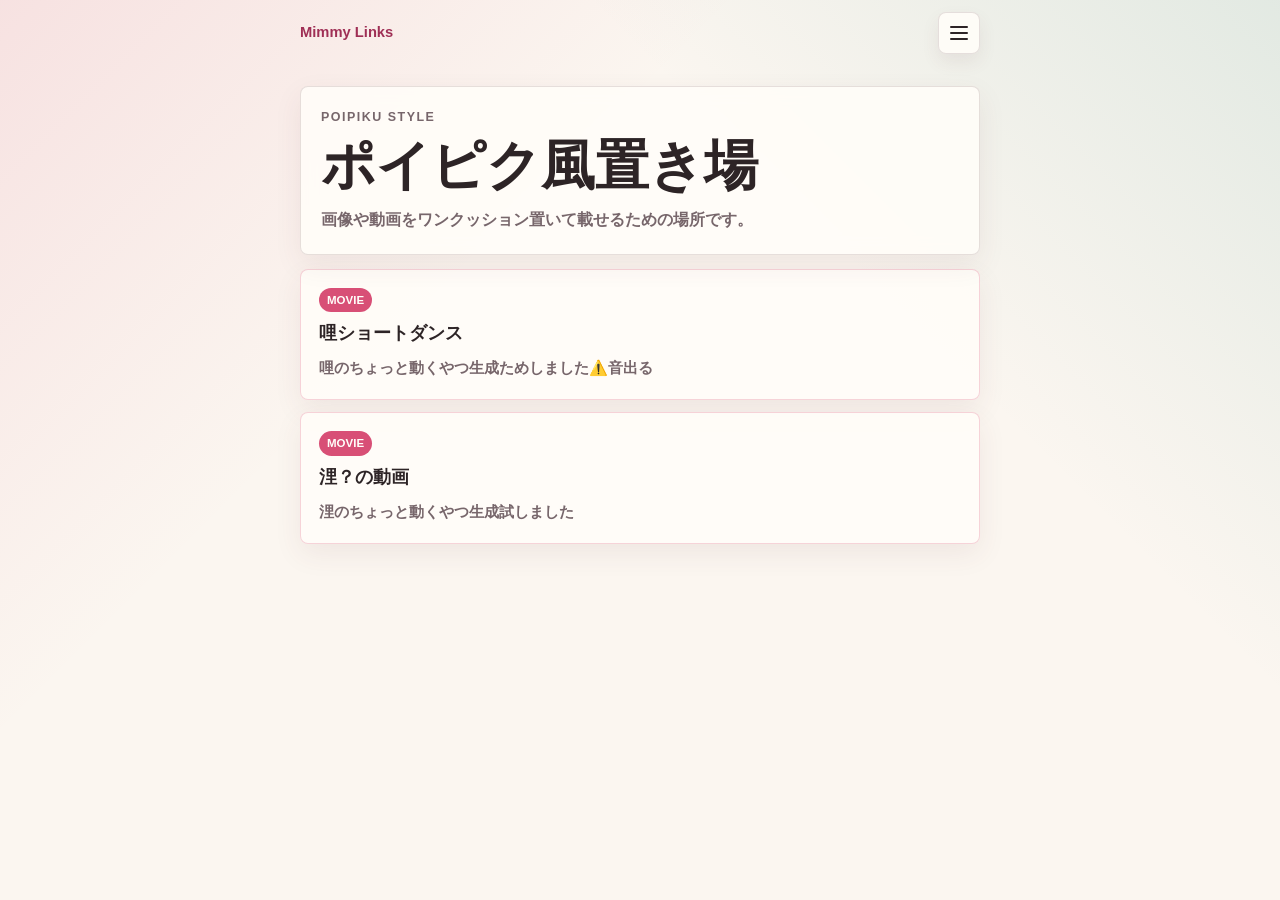
==== poipiku/index.html @ 05a2c36f "キャッシュ対策" ====
<!doctype html>
<html lang="ja">
<head>
  <meta charset="utf-8">
  <meta name="viewport" content="width=device-width, initial-scale=1, viewport-fit=cover">
  <title>ポイピク風置き場 | Mimmy Links</title>
  <meta name="description" content="Mimmyの画像・動画ワンクッション置き場です。">
  <meta property="og:title" content="ポイピク風置き場 | Mimmy Links">
  <meta property="og:description" content="Mimmyの画像・動画ワンクッション置き場です。">
  <meta property="og:type" content="website">
  <meta name="theme-color" content="#f8e8ee">
  <link rel="stylesheet" href="../styles.css?v=20260504-1800">
</head>
<body>
  <header class="site-header">
    <a class="site-header-title" href="../index.html">Mimmy Links</a>
    <details class="hamburger-menu">
      <summary aria-label="メニューを開く">
        <span></span>
        <span></span>
        <span></span>
      </summary>
      <nav class="menu-panel" aria-label="ページメニュー">
        <a href="index.html">置き場トップ</a>
        <a href="../mairu.html">哩ショートダンス</a>
        <a href="../kairi.html">浬？の動画</a>
        <a href="../index.html">リンク集トップ</a>
      </nav>
    </details>
  </header>

  <main class="page-shell archive-page">
    <section class="block archive-hero" aria-labelledby="archive-title">
      <p class="eyebrow video-eyebrow">Poipiku style</p>
      <h1 id="archive-title">ポイピク風置き場</h1>
      <p>画像や動画をワンクッション置いて載せるための場所です。</p>
    </section>

    <section class="archive-list" aria-label="投稿一覧">
      <a class="archive-card" href="../mairu.html">
        <span class="archive-type">MOVIE</span>
        <span class="archive-title">哩ショートダンス</span>
        <span class="archive-text">哩のちょっと動くやつ生成ためしました⚠️音出る</span>
      </a>
      <a class="archive-card" href="../kairi.html">
        <span class="archive-type">MOVIE</span>
        <span class="archive-title">浬？の動画</span>
        <span class="archive-text">浬のちょっと動くやつ生成試しました</span>
      </a>
    </section>
  </main>
</body>
</html>
---- styles.css ----
:root {
  --bg: #fbf6f0;
  --paper: #fffdf9;
  --paper-soft: #fff8f2;
  --text: #2d2426;
  --muted: #77666b;
  --line: rgba(80, 48, 52, 0.14);
  --accent: #d84f76;
  --accent-deep: #9f2f55;
  --mint: #4d9d91;
  --blue: #536fa9;
  --shadow: 0 18px 42px rgba(96, 54, 60, 0.12);
}

* {
  box-sizing: border-box;
}

html,
body {
  margin: 0;
  min-height: 100%;
}

body {
  color: var(--text);
  font-family: "Hiragino Sans", "Yu Gothic", "YuGothic", sans-serif;
  line-height: 1.75;
  background:
    linear-gradient(135deg, rgba(216, 79, 118, 0.12), transparent 34%),
    linear-gradient(225deg, rgba(77, 157, 145, 0.14), transparent 32%),
    var(--bg);
  -webkit-text-size-adjust: 100%;
  text-size-adjust: 100%;
}

a {
  color: inherit;
}

.site-header {
  position: relative;
  z-index: 10;
  display: flex;
  align-items: center;
  justify-content: space-between;
  width: min(680px, calc(100% - 28px));
  margin: 0 auto;
  padding: max(12px, env(safe-area-inset-top)) 0 0;
}

.site-header-title {
  color: var(--accent-deep);
  font-size: 0.92rem;
  font-weight: 800;
  text-decoration: none;
}

.hamburger-menu {
  position: relative;
}

.hamburger-menu summary {
  display: flex;
  flex-direction: column;
  align-items: center;
  justify-content: center;
  gap: 4px;
  width: 42px;
  height: 42px;
  border: 1px solid var(--line);
  border-radius: 8px;
  background: rgba(255, 253, 249, 0.9);
  box-shadow: 0 8px 18px rgba(96, 54, 60, 0.08);
  cursor: pointer;
  list-style: none;
}

.hamburger-menu summary::-webkit-details-marker {
  display: none;
}

.hamburger-menu summary span {
  display: block;
  width: 18px;
  height: 2px;
  border-radius: 99px;
  background: var(--text);
}

.menu-panel {
  position: absolute;
  top: calc(100% + 8px);
  right: 0;
  display: grid;
  gap: 4px;
  width: min(240px, calc(100vw - 28px));
  padding: 8px;
  border: 1px solid var(--line);
  border-radius: 8px;
  background: rgba(255, 253, 249, 0.98);
  box-shadow: var(--shadow);
}

.menu-panel a {
  padding: 10px 12px;
  border-radius: 8px;
  color: var(--text);
  font-size: 0.92rem;
  font-weight: 800;
  text-decoration: none;
}

.menu-panel a:hover,
.menu-panel a:focus-visible {
  background: var(--paper-soft);
  outline: none;
}

.page-shell {
  width: min(680px, calc(100% - 28px));
  margin: 0 auto;
  padding: max(28px, env(safe-area-inset-top)) 0 max(44px, env(safe-area-inset-bottom));
}

.profile {
  position: relative;
  overflow: hidden;
  min-height: 250px;
  margin-bottom: 16px;
  padding: 30px 190px 30px 24px;
  color: #fffdf9;
  border-radius: 8px;
  background:
    linear-gradient(145deg, rgba(45, 36, 38, 0.24), rgba(45, 36, 38, 0.08)),
    linear-gradient(135deg, #d84f76 0%, #7f5fb9 52%, #4d9d91 100%);
  box-shadow: var(--shadow);
}

.profile::after {
  content: "";
  position: absolute;
  right: -26px;
  bottom: -44px;
  width: 190px;
  height: 190px;
  border: 1px solid rgba(255, 253, 249, 0.4);
  transform: rotate(12deg);
}

.profile-mark {
  display: block;
  position: absolute;
  top: 48px;
  right: 56px;
  z-index: 1;
  width: 128px;
  height: 128px;
  border: 2px solid rgba(255, 253, 249, 0.72);
  border-radius: 50%;
  background: rgba(255, 253, 249, 0.18);
  box-shadow: 0 8px 18px rgba(45, 36, 38, 0.18);
  object-fit: cover;
}

.eyebrow {
  margin: 0 0 6px;
  font-size: 0.78rem;
  font-weight: 800;
  letter-spacing: 0.12em;
  text-transform: uppercase;
}

h1,
h2,
h3,
p {
  margin-top: 0;
}

h1 {
  margin-bottom: 12px;
  font-size: clamp(2.6rem, 13vw, 4.6rem);
  line-height: 0.96;
  letter-spacing: 0;
}

h1 span {
  font-size: 0.42em;
  font-weight: 700;
}

.lead {
  position: relative;
  max-width: 420px;
  margin-bottom: 0;
  color: rgba(255, 253, 249, 0.9);
  font-weight: 700;
}

.block {
  margin-top: 14px;
  padding: 20px;
  border: 1px solid var(--line);
  border-radius: 8px;
  background: rgba(255, 253, 249, 0.88);
  box-shadow: 0 10px 28px rgba(96, 54, 60, 0.08);
  backdrop-filter: blur(8px);
}

.block h2 {
  display: flex;
  align-items: center;
  gap: 10px;
  margin-bottom: 14px;
  font-size: 1.1rem;
  line-height: 1.35;
}

.block h2::before {
  content: "";
  width: 10px;
  height: 24px;
  border-radius: 99px;
  background: var(--accent);
}

.block:nth-of-type(3) h2::before {
  background: var(--mint);
}

.block:nth-of-type(4) h2::before {
  background: var(--blue);
}

.block p {
  margin-bottom: 8px;
  color: var(--muted);
  font-weight: 600;
}

.block p:last-child {
  margin-bottom: 0;
}

.block h3 {
  margin: 18px 0 8px;
  color: var(--text);
  font-size: 0.98rem;
  line-height: 1.4;
}

.skill-list {
  display: grid;
  gap: 6px;
  margin: 0;
  padding: 12px 14px 12px 32px;
  border: 1px solid rgba(216, 79, 118, 0.18);
  border-radius: 8px;
  background: var(--paper-soft);
  color: var(--muted);
  font-weight: 600;
}

.link-list {
  display: grid;
  gap: 10px;
}

.link-card,
.primary-link {
  display: block;
  text-decoration: none;
  border-radius: 8px;
  transition: transform 150ms ease, border-color 150ms ease, box-shadow 150ms ease;
}

.link-card {
  padding: 15px 16px;
  border: 1px solid rgba(216, 79, 118, 0.24);
  background: var(--paper-soft);
}

.link-card:hover,
.link-card:focus-visible,
.primary-link:hover,
.primary-link:focus-visible {
  transform: translateY(-2px);
  box-shadow: 0 12px 24px rgba(96, 54, 60, 0.12);
  outline: none;
}

.link-label,
.link-text,
.link-url {
  display: block;
}

.link-label {
  font-weight: 800;
  color: var(--accent-deep);
}

.link-text {
  margin-top: 2px;
  color: var(--text);
  font-size: 0.95rem;
}

.link-url {
  margin-top: 6px;
  overflow-wrap: anywhere;
  color: var(--muted);
  font-size: 0.86rem;
}

.primary-link {
  margin-top: 14px;
  padding: 14px 18px;
  color: #fffdf9;
  text-align: center;
  font-weight: 800;
  background: var(--text);
}

.video-page {
  display: grid;
  min-height: calc(100vh - 64px);
  align-items: center;
}

.video-gate {
  padding: 24px;
}

.video-gate h1 {
  margin-bottom: 10px;
  color: var(--text);
  font-size: clamp(2rem, 10vw, 3.4rem);
  line-height: 1.08;
}

.video-eyebrow {
  color: var(--accent-deep);
}

.video-show-button {
  width: 100%;
  border: 0;
  font: inherit;
  cursor: pointer;
}

.video-show-button[hidden],
.video-frame[hidden] {
  display: none;
}

.video-frame {
  margin-top: 16px;
  overflow: hidden;
  border: 1px solid rgba(80, 48, 52, 0.16);
  border-radius: 8px;
  background: #111;
  box-shadow: 0 14px 30px rgba(96, 54, 60, 0.16);
}

.video-frame video {
  display: block;
  width: 100%;
  max-height: 78vh;
  background: #111;
}

.archive-page {
  padding-top: 18px;
}

.archive-hero h1 {
  margin-bottom: 10px;
  color: var(--text);
  font-size: clamp(2rem, 10vw, 3.4rem);
  line-height: 1.08;
}

.archive-list {
  display: grid;
  gap: 12px;
  margin-top: 14px;
}

.archive-card {
  display: grid;
  gap: 6px;
  padding: 18px;
  border: 1px solid rgba(216, 79, 118, 0.24);
  border-radius: 8px;
  color: inherit;
  text-decoration: none;
  background: rgba(255, 253, 249, 0.88);
  box-shadow: 0 10px 28px rgba(96, 54, 60, 0.08);
  transition: transform 150ms ease, box-shadow 150ms ease;
}

.archive-card:hover,
.archive-card:focus-visible {
  transform: translateY(-2px);
  box-shadow: 0 14px 26px rgba(96, 54, 60, 0.14);
  outline: none;
}

.archive-type {
  width: fit-content;
  padding: 2px 8px;
  border-radius: 999px;
  color: #fffdf9;
  font-size: 0.72rem;
  font-weight: 800;
  background: var(--accent);
}

.archive-title {
  color: var(--text);
  font-size: 1.12rem;
  font-weight: 800;
}

.archive-text {
  color: var(--muted);
  font-size: 0.94rem;
  font-weight: 600;
}

.zeta-card-preview {
  display: grid;
  grid-template-columns: repeat(2, minmax(0, 1fr));
  gap: 10px;
  margin: 0 0 14px;
}

.zeta-card-preview img {
  display: block;
  width: 100%;
  height: auto;
}

.zeta-card-thumb {
  display: block;
  width: 100%;
  padding: 0;
  border: 1px solid rgba(80, 48, 52, 0.16);
  border-radius: 8px;
  background: var(--paper);
  box-shadow: 0 8px 18px rgba(96, 54, 60, 0.1);
  cursor: zoom-in;
  overflow: hidden;
  transition: transform 150ms ease, box-shadow 150ms ease;
}

.zeta-card-thumb:hover,
.zeta-card-thumb:focus-visible {
  transform: translateY(-2px);
  box-shadow: 0 14px 26px rgba(96, 54, 60, 0.14);
  outline: none;
}

.image-modal[hidden] {
  display: none;
}

.image-modal {
  position: fixed;
  inset: 0;
  z-index: 20;
  display: grid;
  place-items: center;
  padding: 18px;
}

.image-modal-backdrop {
  position: absolute;
  inset: 0;
  border: 0;
  background: rgba(31, 24, 27, 0.74);
  cursor: zoom-out;
}

.image-modal-content {
  position: relative;
  z-index: 1;
  display: grid;
  gap: 10px;
  width: min(94vw, 520px);
  max-height: 92vh;
}

.image-modal-close {
  justify-self: end;
  padding: 9px 14px;
  border: 1px solid rgba(255, 253, 249, 0.3);
  border-radius: 8px;
  color: #fffdf9;
  background: rgba(255, 253, 249, 0.16);
  font: inherit;
  font-weight: 800;
}

.image-modal-content img {
  display: block;
  width: 100%;
  max-height: calc(92vh - 54px);
  border-radius: 8px;
  object-fit: contain;
  background: var(--paper);
  box-shadow: 0 24px 54px rgba(0, 0, 0, 0.28);
}

body.modal-open {
  overflow: hidden;
}

@media (max-width: 480px) {
  .page-shell {
    width: min(100% - 20px, 680px);
    padding-top: max(14px, env(safe-area-inset-top));
  }

  .profile {
    min-height: 220px;
    padding: 24px 116px 24px 20px;
  }

  .profile-mark {
    top: 24px;
    right: 20px;
    width: 86px;
    height: 86px;
  }

  .block {
    padding: 18px 16px;
  }
}
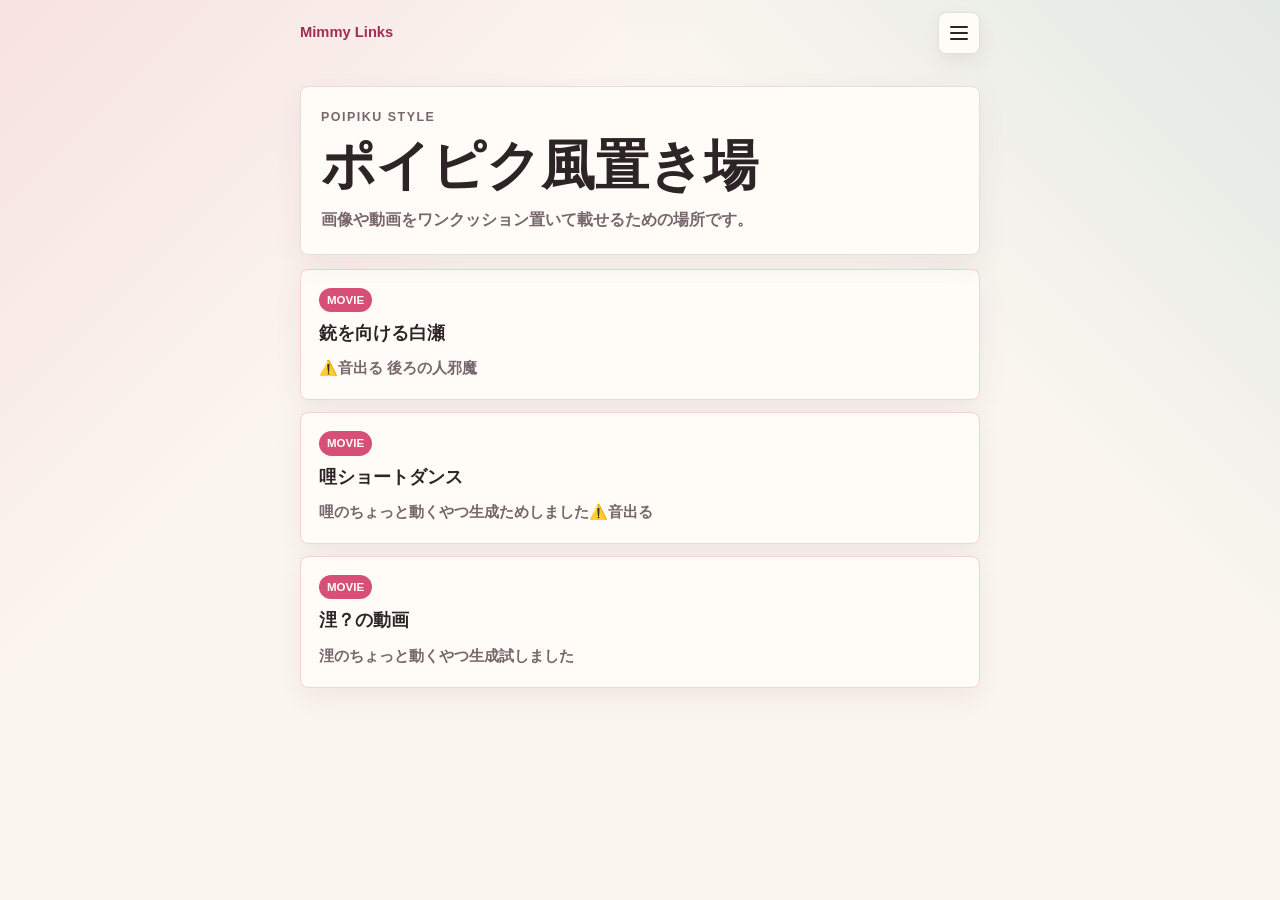
==== commit fc76ffa8: "白瀬のページ追加" ====
--- a/poipiku/index.html
+++ b/poipiku/index.html
@@ -22,6 +22,7 @@
       </summary>
       <nav class="menu-panel" aria-label="ページメニュー">
         <a href="index.html">置き場トップ</a>
+        <a href="../shirose.html">銃を向ける白瀬</a>
         <a href="../mairu.html">哩ショートダンス</a>
         <a href="../kairi.html">浬？の動画</a>
         <a href="../index.html">リンク集トップ</a>
@@ -37,6 +38,11 @@
     </section>
 
     <section class="archive-list" aria-label="投稿一覧">
+      <a class="archive-card" href="../shirose.html">
+        <span class="archive-type">MOVIE</span>
+        <span class="archive-title">銃を向ける白瀬</span>
+        <span class="archive-text">⚠️音出る 後ろの人邪魔</span>
+      </a>
       <a class="archive-card" href="../mairu.html">
         <span class="archive-type">MOVIE</span>
         <span class="archive-title">哩ショートダンス</span>
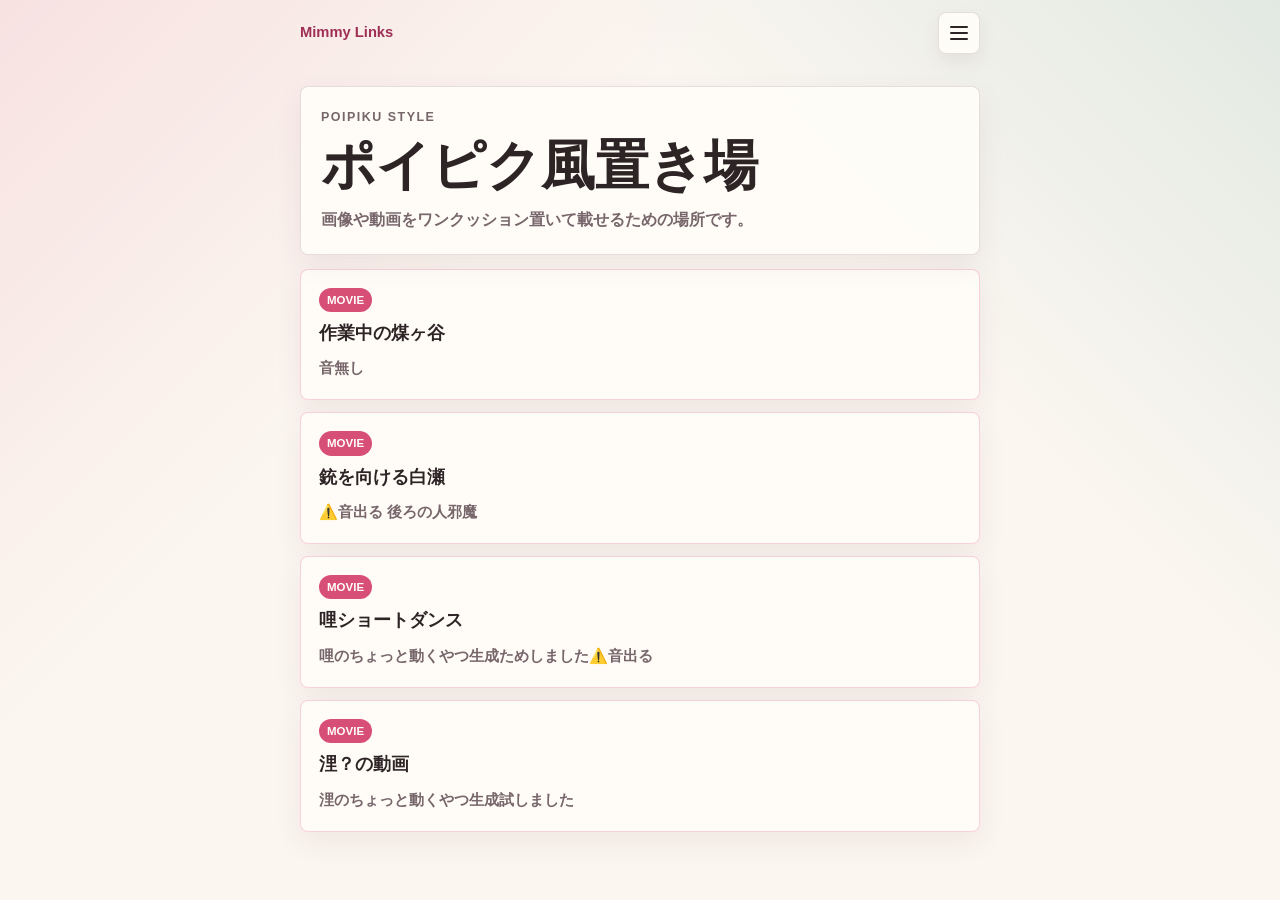
==== commit 2367cea3: "煤ヶ谷さん動画追加" ====
--- a/poipiku/index.html
+++ b/poipiku/index.html
@@ -9,7 +9,7 @@
   <meta property="og:description" content="Mimmyの画像・動画ワンクッション置き場です。">
   <meta property="og:type" content="website">
   <meta name="theme-color" content="#f8e8ee">
-  <link rel="stylesheet" href="../styles.css?v=20260504-1800">
+  <link rel="stylesheet" href="../styles.css?v=20260505-0115">
 </head>
 <body>
   <header class="site-header">
@@ -22,6 +22,7 @@
       </summary>
       <nav class="menu-panel" aria-label="ページメニュー">
         <a href="index.html">置き場トップ</a>
+        <a href="../susugaya.html">作業中の煤ヶ谷</a>
         <a href="../shirose.html">銃を向ける白瀬</a>
         <a href="../mairu.html">哩ショートダンス</a>
         <a href="../kairi.html">浬？の動画</a>
@@ -38,6 +39,11 @@
     </section>
 
     <section class="archive-list" aria-label="投稿一覧">
+      <a class="archive-card" href="../susugaya.html">
+        <span class="archive-type">MOVIE</span>
+        <span class="archive-title">作業中の煤ヶ谷</span>
+        <span class="archive-text">音無し</span>
+      </a>
       <a class="archive-card" href="../shirose.html">
         <span class="archive-type">MOVIE</span>
         <span class="archive-title">銃を向ける白瀬</span>
--- a/styles.css
+++ b/styles.css
@@ -365,6 +365,10 @@
   box-shadow: 0 14px 30px rgba(96, 54, 60, 0.16);
 }
 
+.video-frame.is-playing {
+  box-shadow: none;
+}
+
 .video-frame video {
   display: block;
   width: 100%;
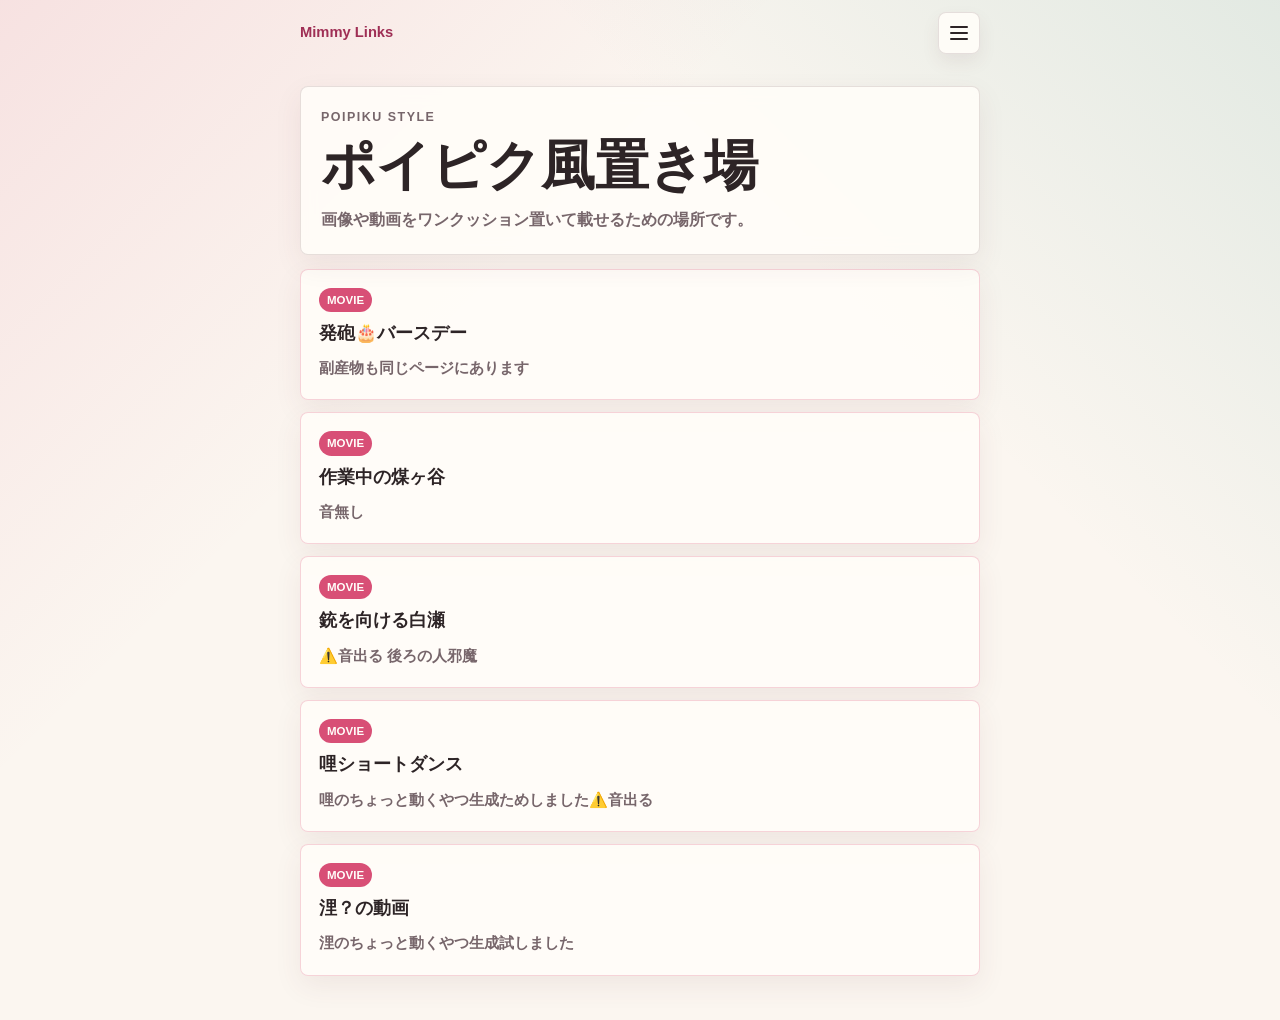
==== commit 0c0753fa: "動画追加" ====
--- a/poipiku/index.html
+++ b/poipiku/index.html
@@ -22,6 +22,7 @@
       </summary>
       <nav class="menu-panel" aria-label="ページメニュー">
         <a href="index.html">置き場トップ</a>
+        <a href="../arata.html">発砲🎂バースデー</a>
         <a href="../susugaya.html">作業中の煤ヶ谷</a>
         <a href="../shirose.html">銃を向ける白瀬</a>
         <a href="../mairu.html">哩ショートダンス</a>
@@ -39,6 +40,11 @@
     </section>
 
     <section class="archive-list" aria-label="投稿一覧">
+      <a class="archive-card" href="../arata.html">
+        <span class="archive-type">MOVIE</span>
+        <span class="archive-title">発砲🎂バースデー</span>
+        <span class="archive-text">副産物も同じページにあります</span>
+      </a>
       <a class="archive-card" href="../susugaya.html">
         <span class="archive-type">MOVIE</span>
         <span class="archive-title">作業中の煤ヶ谷</span>
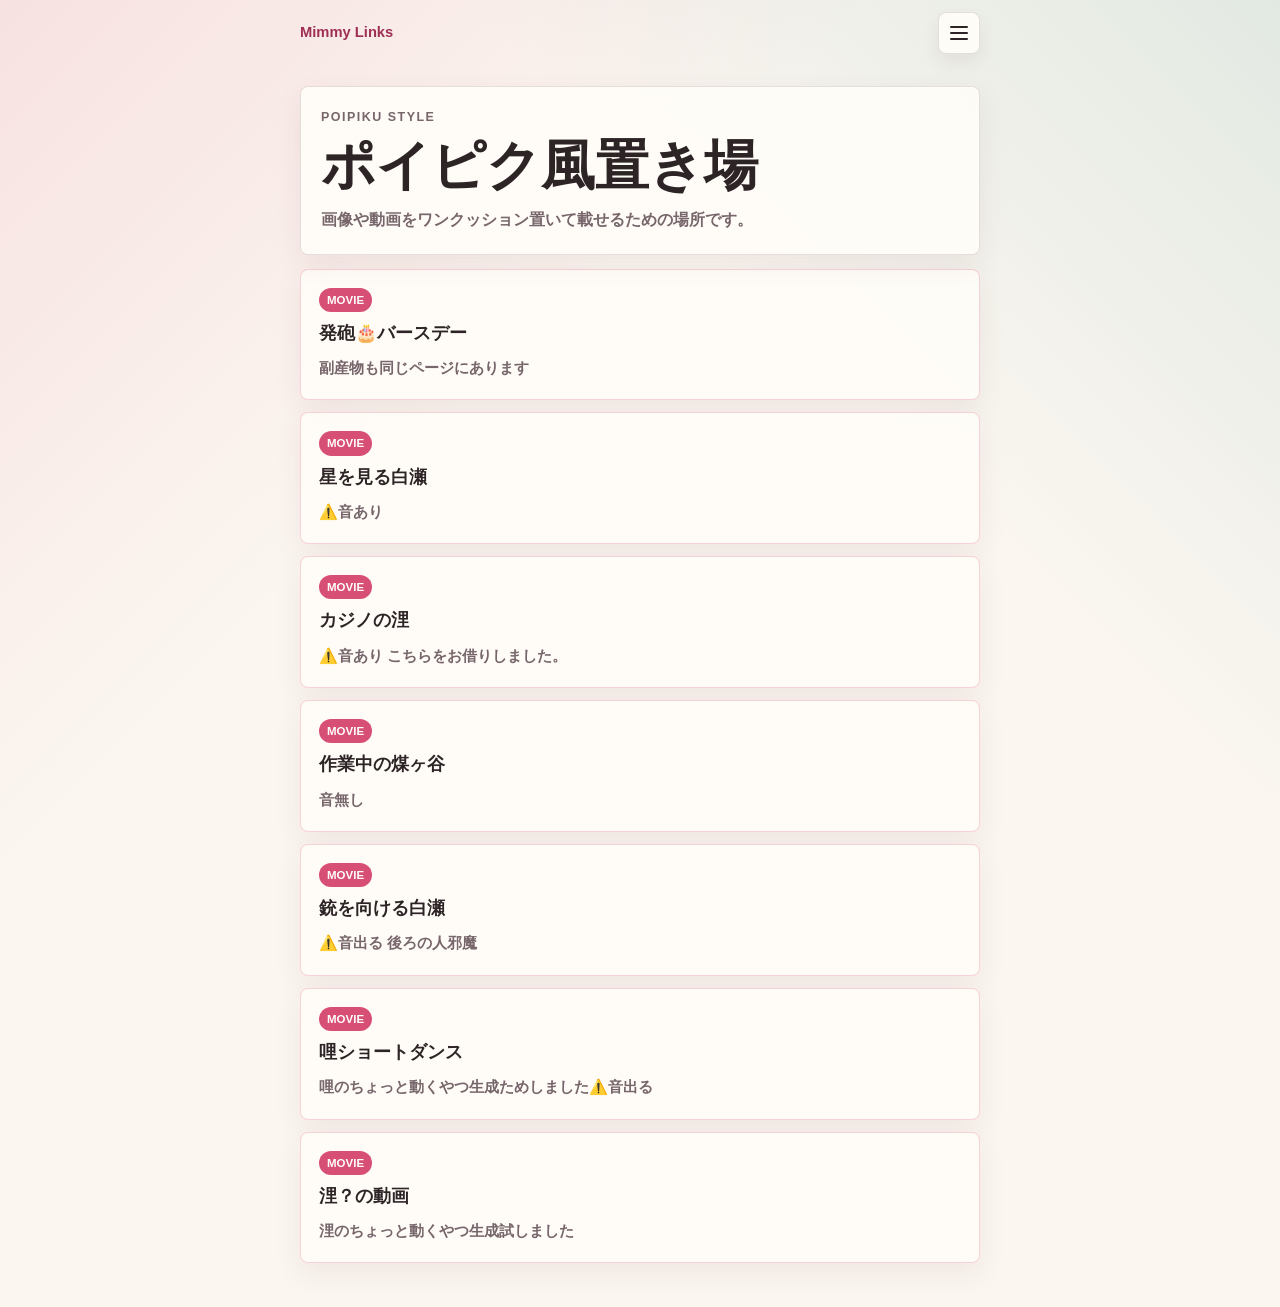
==== commit 3e3e82d7: "白瀬と浬追加" ====
--- a/poipiku/index.html
+++ b/poipiku/index.html
@@ -23,6 +23,8 @@
       <nav class="menu-panel" aria-label="ページメニュー">
         <a href="index.html">置き場トップ</a>
         <a href="../arata.html">発砲🎂バースデー</a>
+        <a href="../shirose-star.html">星を見る白瀬</a>
+        <a href="../kairi-casino.html">カジノの浬</a>
         <a href="../susugaya.html">作業中の煤ヶ谷</a>
         <a href="../shirose.html">銃を向ける白瀬</a>
         <a href="../mairu.html">哩ショートダンス</a>
@@ -44,6 +46,16 @@
         <span class="archive-type">MOVIE</span>
         <span class="archive-title">発砲🎂バースデー</span>
         <span class="archive-text">副産物も同じページにあります</span>
+      </a>
+      <a class="archive-card" href="../shirose-star.html">
+        <span class="archive-type">MOVIE</span>
+        <span class="archive-title">星を見る白瀬</span>
+        <span class="archive-text">⚠️音あり</span>
+      </a>
+      <a class="archive-card" href="../kairi-casino.html">
+        <span class="archive-type">MOVIE</span>
+        <span class="archive-title">カジノの浬</span>
+        <span class="archive-text">⚠️音あり こちらをお借りしました。</span>
       </a>
       <a class="archive-card" href="../susugaya.html">
         <span class="archive-type">MOVIE</span>
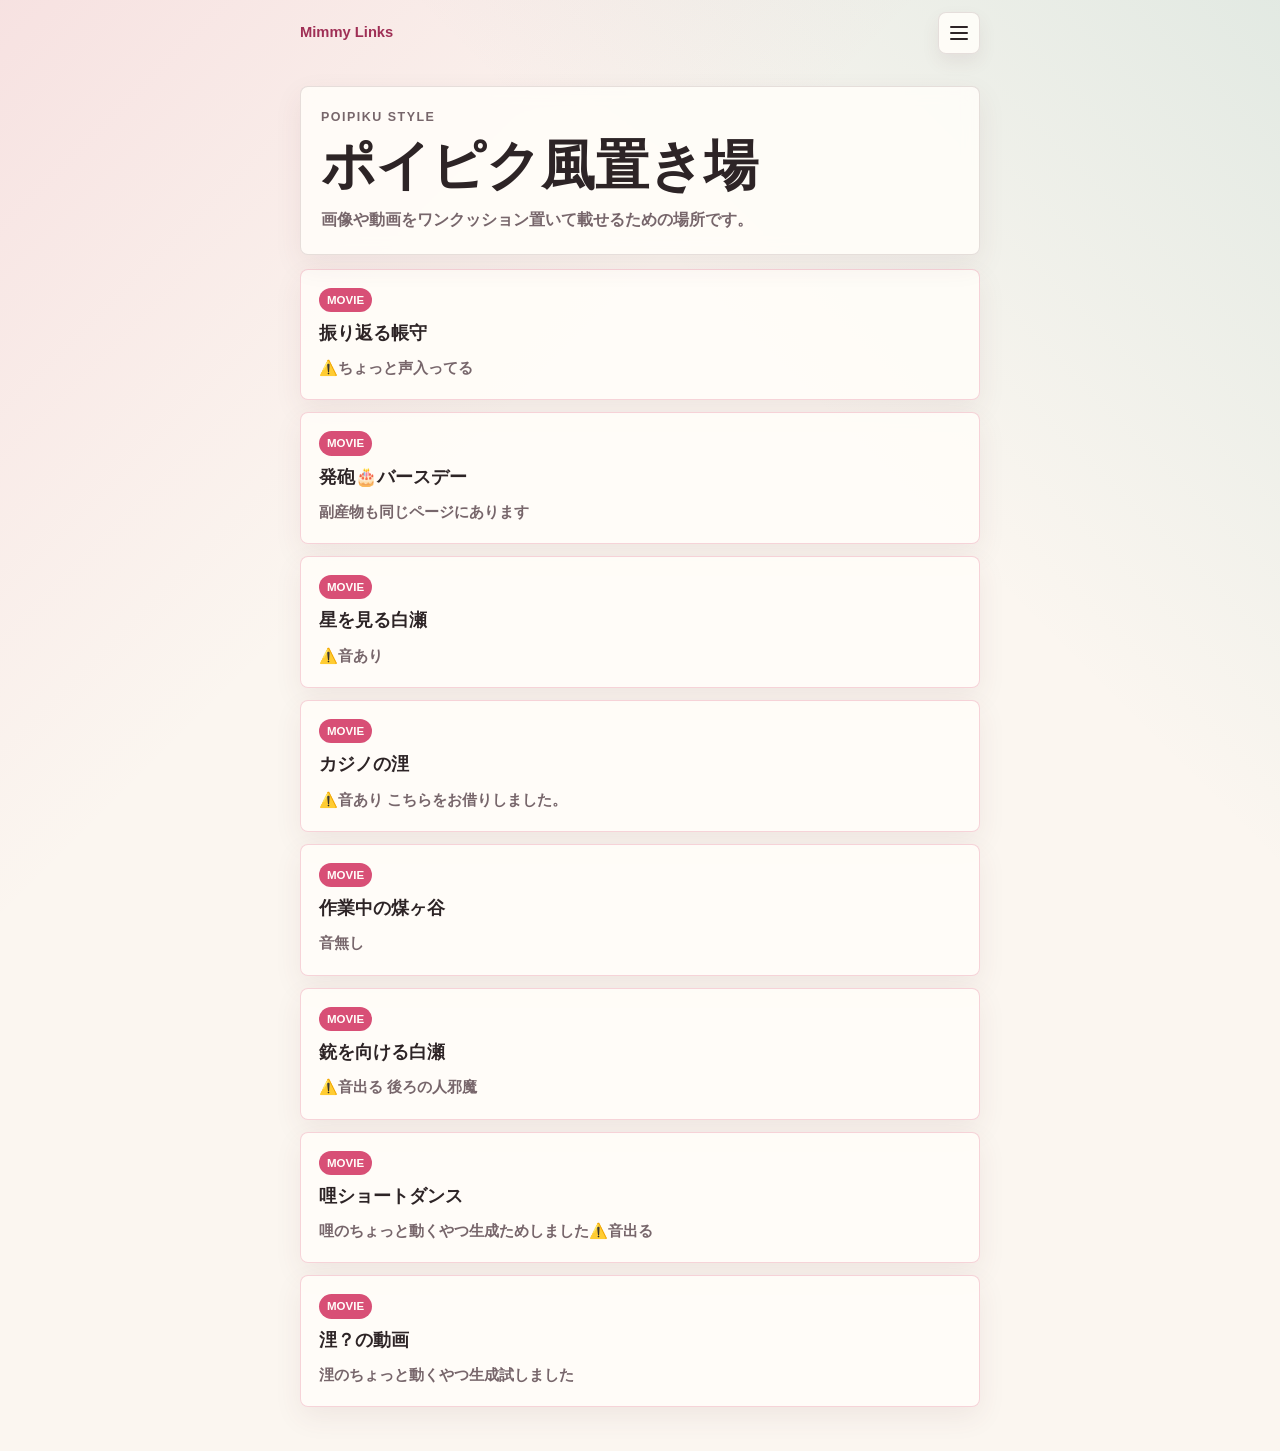
==== commit 761f681d: "帳守生成動画追加" ====
--- a/poipiku/index.html
+++ b/poipiku/index.html
@@ -22,6 +22,7 @@
       </summary>
       <nav class="menu-panel" aria-label="ページメニュー">
         <a href="index.html">置き場トップ</a>
+        <a href="../tobarimori.html">振り返る帳守</a>
         <a href="../arata.html">発砲🎂バースデー</a>
         <a href="../shirose-star.html">星を見る白瀬</a>
         <a href="../kairi-casino.html">カジノの浬</a>
@@ -42,6 +43,11 @@
     </section>
 
     <section class="archive-list" aria-label="投稿一覧">
+      <a class="archive-card" href="../tobarimori.html">
+        <span class="archive-type">MOVIE</span>
+        <span class="archive-title">振り返る帳守</span>
+        <span class="archive-text">⚠️ちょっと声入ってる</span>
+      </a>
       <a class="archive-card" href="../arata.html">
         <span class="archive-type">MOVIE</span>
         <span class="archive-title">発砲🎂バースデー</span>
